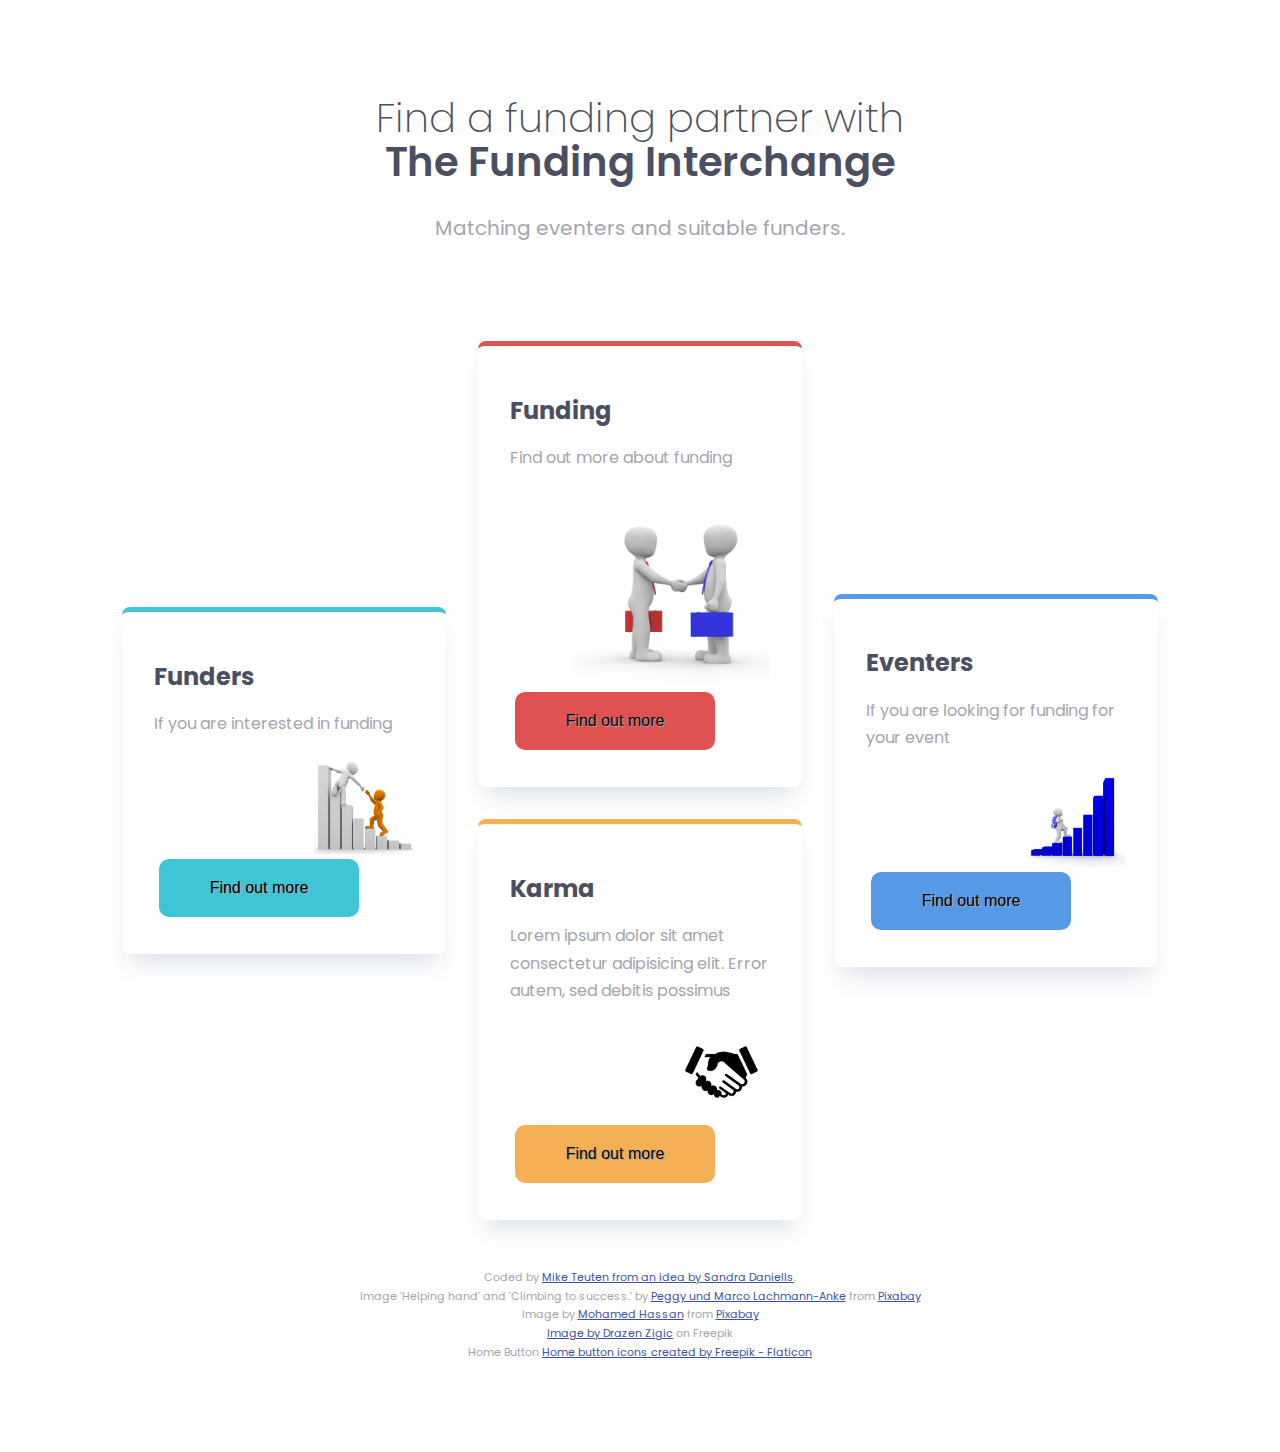
==== index.html @ 920117d7 "Initial commit" ====
<!DOCTYPE html>
<html lang="en">
  <head>
    <meta charset="UTF-8" />
    <meta name="viewport" content="width=device-width, initial-scale=1.0" />
    <title>Template</title>
    <link rel="preconnect" href="https://fonts.googleapis.com" />
    <link rel="preconnect" href="https://fonts.gstatic.com" crossorigin />
    <link rel="stylesheet" href="style.css" class="" />
    <link
      href="https://fonts.googleapis.com/css2?family=Poppins:ital,wght@0,200;0,400;0,600;1,200;1,400;1,600&display=swap"
      rel="stylesheet"
    />
  </head>
  <body>
    <!--***************Header ***************-->
    <header>
      <div class="wrapper wrapper--narrow"></div>
      <h1>
        Find a funding partner with<br />
        <span>The Funding Interchange</span>
      </h1>
      <p>Matching eventers and suitable funders.</p>
    </header>

    <!-- *******main*********-->
    <main>
      <!-- ** Wrapper to control size **-->

      <div class="wrapper">
        <div class="layout-grid">
          <!--****Card section****-->

          <!--***First card in col 1. 1fr 1fr 1fr***-->

          <div class="col">
            <div class="card border-teal flex-item:nth-of-type(1)">
              <h2>Funders</h2>
              <p>If you are interested in funding</p>
              <img
                class="card__img"
                height="100"
                width="100"
                src="images/helping hand.jpg"
                alt=""
              />
              <a href="funders.html">
                <button type="button" class="button button-teal">
                  <span>Find out more</span>
                </button>
              </a>
            </div>
          </div>

          <!--***These two in one div to show one above the other ***-->

          <div class="col">
            <div class="card border-red flex-item:nth-of-type(2)">
              <h2>Funding</h2>
              <p>Find out more about funding</p>
              <img
                class="card__img"
                height="200"
                width="200"
                src="images/meet-1019744_1920.jpg"
                alt=""
              />
              <a href="funding.html">
                <button type="button" class="button button-red">
                  <span>Find out more</span>
                </button>
              </a>
            </div>

            <div class="card border-yellow flex-item:nth-of-type(3)">
              <h2>Karma</h2>
              <p>
                Lorem ipsum dolor sit amet consectetur adipisicing elit. Error
                autem, sed debitis possimus
              </p>
              <img
                class="card__img"
                height="100"
                width="100"
                src="images/handshake.png"
                alt=""
              />

              <a href="karma.html">
                <button type="button" class="button button-yellow">
                  <span>Find out more</span>
                </button>
              </a>
            </div>
          </div>

          <!--*** This card to show up to right -->

          <div class="col">
            <div class="card border-blue flex-item:nth-of-type(4)">
              <h2>Eventers</h2>
              <p>If you are looking for funding for your event</p>
              <img
                class="card__img"
                height="100"
                width="100"
                src="images/climbing_to_sucsess.jpg"
                alt=""
              />
              <a href="eventers.html">
                <button type="button" class="button button-blue">
                  <span> Find out more</span>
                </button>
              </a>
            </div>
          </div>

          <!--***End card section***-->
        </div>
      </div>
    </main>
  </body>
  <footer>
    <p class="attribution">
      Coded by <a href="#">Mike Teuten from an idea by Sandra Daniells</a>.
      <br />
      Image 'Helping hand' and 'Climbing to success.' by
      <a
        href="https://pixabay.com/users/peggy_marco-1553824/?utm_source=link-attribution&utm_medium=referral&utm_campaign=image&utm_content=1020163"
        >Peggy und Marco Lachmann-Anke</a
      >
      from
      <a
        href="https://pixabay.com//?utm_source=link-attribution&utm_medium=referral&utm_campaign=image&utm_content=1020163"
        >Pixabay</a
      >
      <br />
      Image by
      <a
        href="https://pixabay.com/users/mohamed_hassan-5229782/?utm_source=link-attribution&utm_medium=referral&utm_campaign=image&utm_content=2384752"
        >Mohamed Hassan</a
      >
      from
      <a
        href="https://pixabay.com//?utm_source=link-attribution&utm_medium=referral&utm_campaign=image&utm_content=2384752"
        >Pixabay</a
      >
      <br />
      <a
        href="https://www.freepik.com/free-photo/young-happy-couple-making-agreement-with-their-financial-advisor-home-men-are-shaking-hands_25855605.htm#query=loans&position=28&from_view=search&track=sph&uuid=a5bb5157-0ff4-4d49-a163-514e92d8dc06"
        >Image by Drazen Zigic</a
      >
      on Freepik
      <br />
      Home Button

      <a
        href="https://www.flaticon.com/free-icons/home-button"
        title="home button icons"
        >Home button icons created by Freepik - Flaticon</a
      >
    </p>
  </footer>
</html>
---- style.css ----
/*  font-family: 'Poppins', sans-serif;*/

/* - Very Dark Blue: hsl(234, 12%, 34%)
- Grayish Blue: hsl(229, 6%, 66%)
- Very Light Gray: hsl(0, 0%, 98%) */

:root {
  --ff-sans: "Poppins", sans-serif;
  --fw-light: 200;
  --fw-normal: 400;
  --fw-bold: 600;

  --fs-400: 0.9375rem;
  --fs-500: 1.25rem;
  --fs-600: 1.625rem;
  --fs-900: 2.5rem;

  --clr-neutral-900: hsl(234, 12%, 34%);
  --clr-neutral-400: hsl(229, 6%, 66%);
  --clr-neutral-100: hsl(0, 0%, 98%);

  --clr-teal: hsl(186, 64%, 54%);
  --clr-red: hsl(0, 70%, 60%);
  --clr-blue: hsl(212, 75%, 62%);
  --clr-yellow: hsl(34, 89%, 65%);
}

*,
*::before,
*::after {
  box-sizing: border-box;
}

html {
  font-family: var(--ff-sans);
  font-weight: var(--fw-normal);
  line-height: 1.7;
  color: var(--clr-neutral-400);
}

body {
  margin: 0;
  padding-block-end: 5rem;
}

h1,
h2,
h3 {
  color: var(--clr-neutral-900);
  line-height: 1.1;
}

.wrapper {
  padding-inline: 2rem;
  max-width: 1100px;
  margin-inline: auto;
}

.wrapper-narrow {
  max-width: 50%;
}

header {
  text-align: center;
  margin-block: 6rem;
}

h1 {
  font-weight: var(--fw-light);
  font-size: var(--fs-900);
}

h1 span {
  font-weight: var(--fw-bold);
}

header > p {
  font-size: var(--fs-500);
}

.layout-grid {
  display: grid;
  --gap: 2rem;
  gap: var(--gap);
}

@media (min-width: 800px) {
  .layout-grid {
    grid-template-columns: 1fr 1fr 1fr;
  }
}

.layout-grid > * {
  flex: 1;
}

.col {
  display: grid;
  align-content: center;
  gap: var(--gap);
}
.card {
  --br: 0.325rem;
  padding: 2rem;
  border-top: var(--br) solid;
  border-radius: 0.5rem;
  box-shadow: 0 1rem 1.5rem -0.5rem rgb(0 50 100 / 0.15);
}

.card__title {
  font-size: var(--fs-600);
  margin: 0;
}

.card__img {
  display: block;
  margin-left: auto;
  margin-top: 1rem;
}

.border-teal {
  border-color: var(--clr-teal);
}

.border-red {
  border-color: var(--clr-red);
}

.border-yellow {
  border-color: var(--clr-yellow);
}

.border-blue {
  border-color: var(--clr-blue);
}

/* 
  ************** Buttons ********
  */

.button {
  display: inline-block;
  border-radius: 10px;

  border: none;

  text-shadow: 1px 1px 0px var(--clr-neutral-400);
  text-align: center;
  font-size: 1rem;
  padding: 20px;
  width: 200px;
  transition: all 0.5s;
  cursor: pointer;
  margin: 5px;
}

.button span {
  cursor: pointer;
  display: inline-block;
  position: relative;
  transition: 0.5s;
}

.button span:after {
  content: "\00bb";
  position: absolute;
  opacity: 0;
  top: 0;
  right: -20px;
  transition: 0.5s;
}

.button:hover span {
  padding-right: 25px;
}

.button:hover span:after {
  opacity: 1;
  right: 0;
}

.button-teal {
  background-color: var(--clr-teal);
}

.button-red {
  background-color: var(--clr-red);
}

.button-yellow {
  background-color: var(--clr-yellow);
}

.button-blue {
  background-color: var(--clr-blue);
}

/* ****Footer**** */

.attribution {
  margin-top: 3rem;
  font-size: 11px;
  text-align: center;
}
.attribution a {
  color: hsl(228, 45%, 44%);
}

/* ** Code for changing the order of presentation ** */

.flex-item:nth-of-type(1) {
  order: 2;
}
.flex-item:nth-of-type(2) {
  order: 1;
}
.flex-item:nth-of-type(3) {
  order: 3;
}
.flex-item:nth-of-type(4) {
  order: 4;
}

/* ** Code for additional pages ** */

.main-img {
  display: block;
  margin: auto;

  width: 90%;
}

.home-button {
  display: block;
  margin-left: auto;
  background-color: var(--clr-red);
  color: var(--clr-neutral-100);
  margin-right: 2rem;
}

.body {
  width: 80%;
  margin: auto;
  margin-top: 2rem;
}
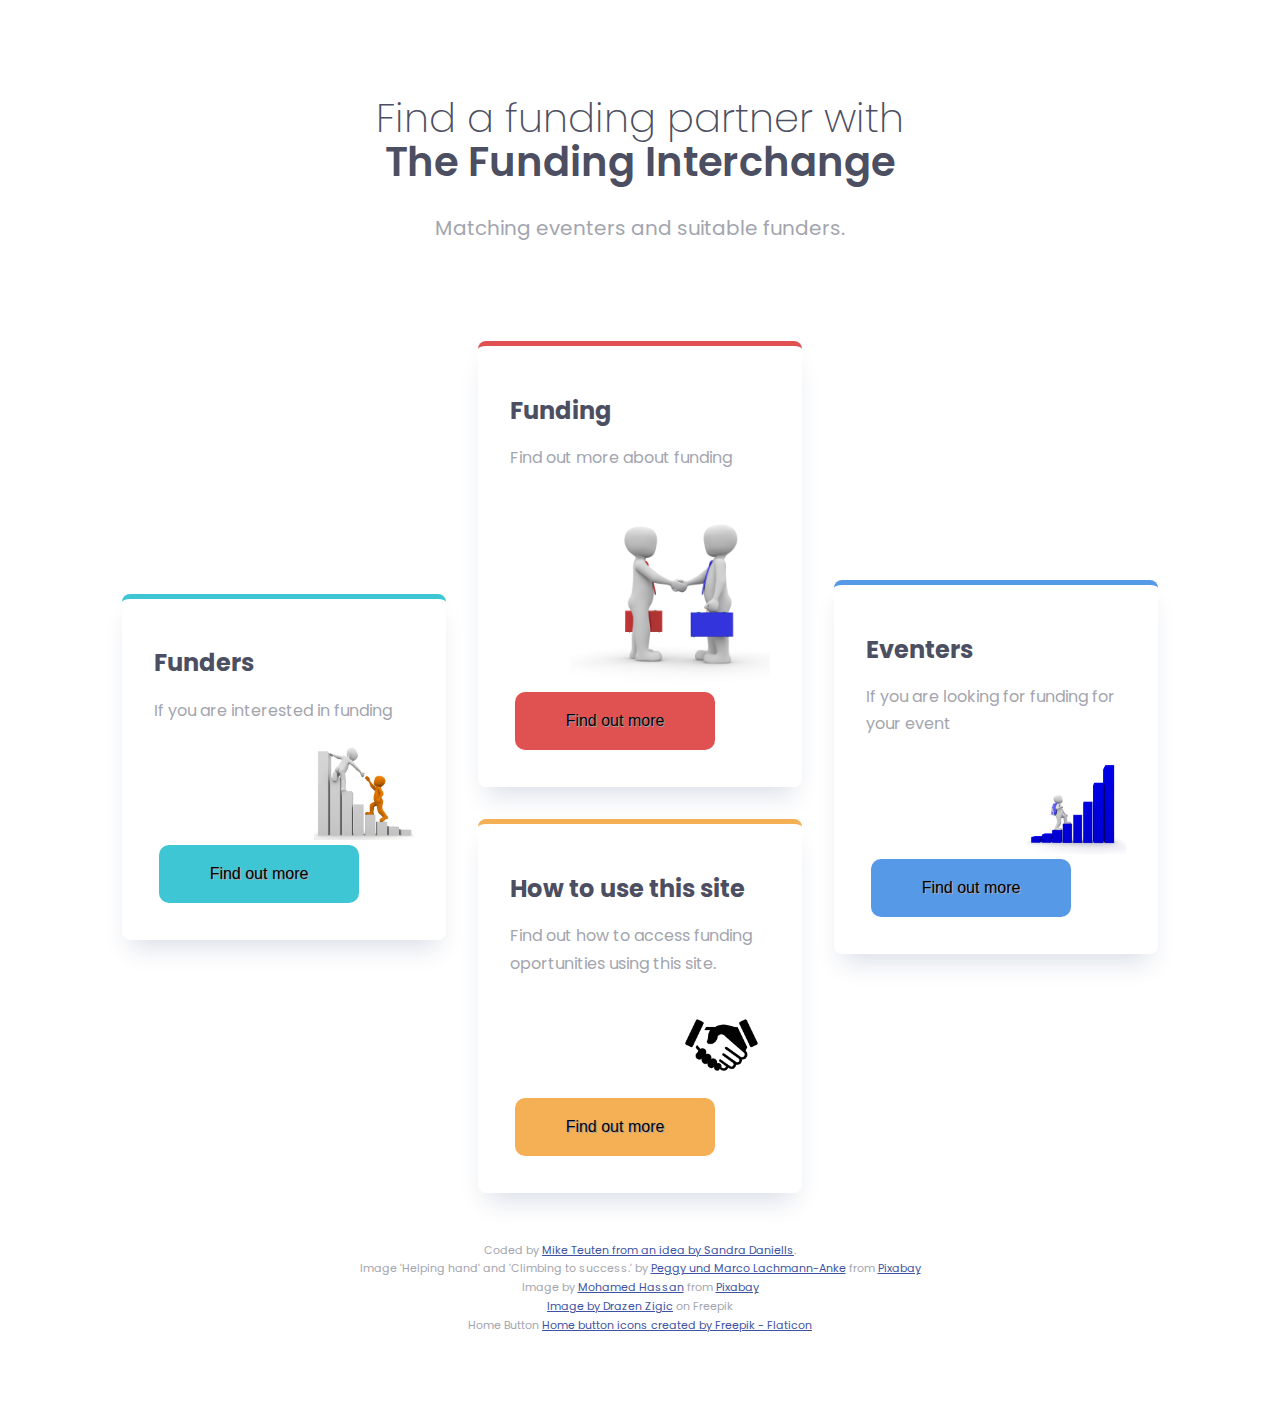
==== commit ed4466f1: "Commit to update" ====
--- a/index.html
+++ b/index.html
@@ -42,7 +42,7 @@
                 height="100"
                 width="100"
                 src="images/helping hand.jpg"
-                alt=""
+                alt="Cartoon figure helping another climb the obstical"
               />
               <a href="funders.html">
                 <button type="button" class="button button-teal">
@@ -63,7 +63,7 @@
                 height="200"
                 width="200"
                 src="images/meet-1019744_1920.jpg"
-                alt=""
+                alt="Two cartoon figures shaking hands"
               />
               <a href="funding.html">
                 <button type="button" class="button button-red">
@@ -73,17 +73,16 @@
             </div>
 
             <div class="card border-yellow flex-item:nth-of-type(3)">
-              <h2>Karma</h2>
+              <h2>How to use this site</h2>
               <p>
-                Lorem ipsum dolor sit amet consectetur adipisicing elit. Error
-                autem, sed debitis possimus
+               Find out how to access funding oportunities using this site.
               </p>
               <img
                 class="card__img"
                 height="100"
                 width="100"
                 src="images/handshake.png"
-                alt=""
+                alt="handshake symbol"
               />
 
               <a href="karma.html">
@@ -105,7 +104,7 @@
                 height="100"
                 width="100"
                 src="images/climbing_to_sucsess.jpg"
-                alt=""
+                alt="Lonely cartoon figure climbing steep slope."
               />
               <a href="eventers.html">
                 <button type="button" class="button button-blue">
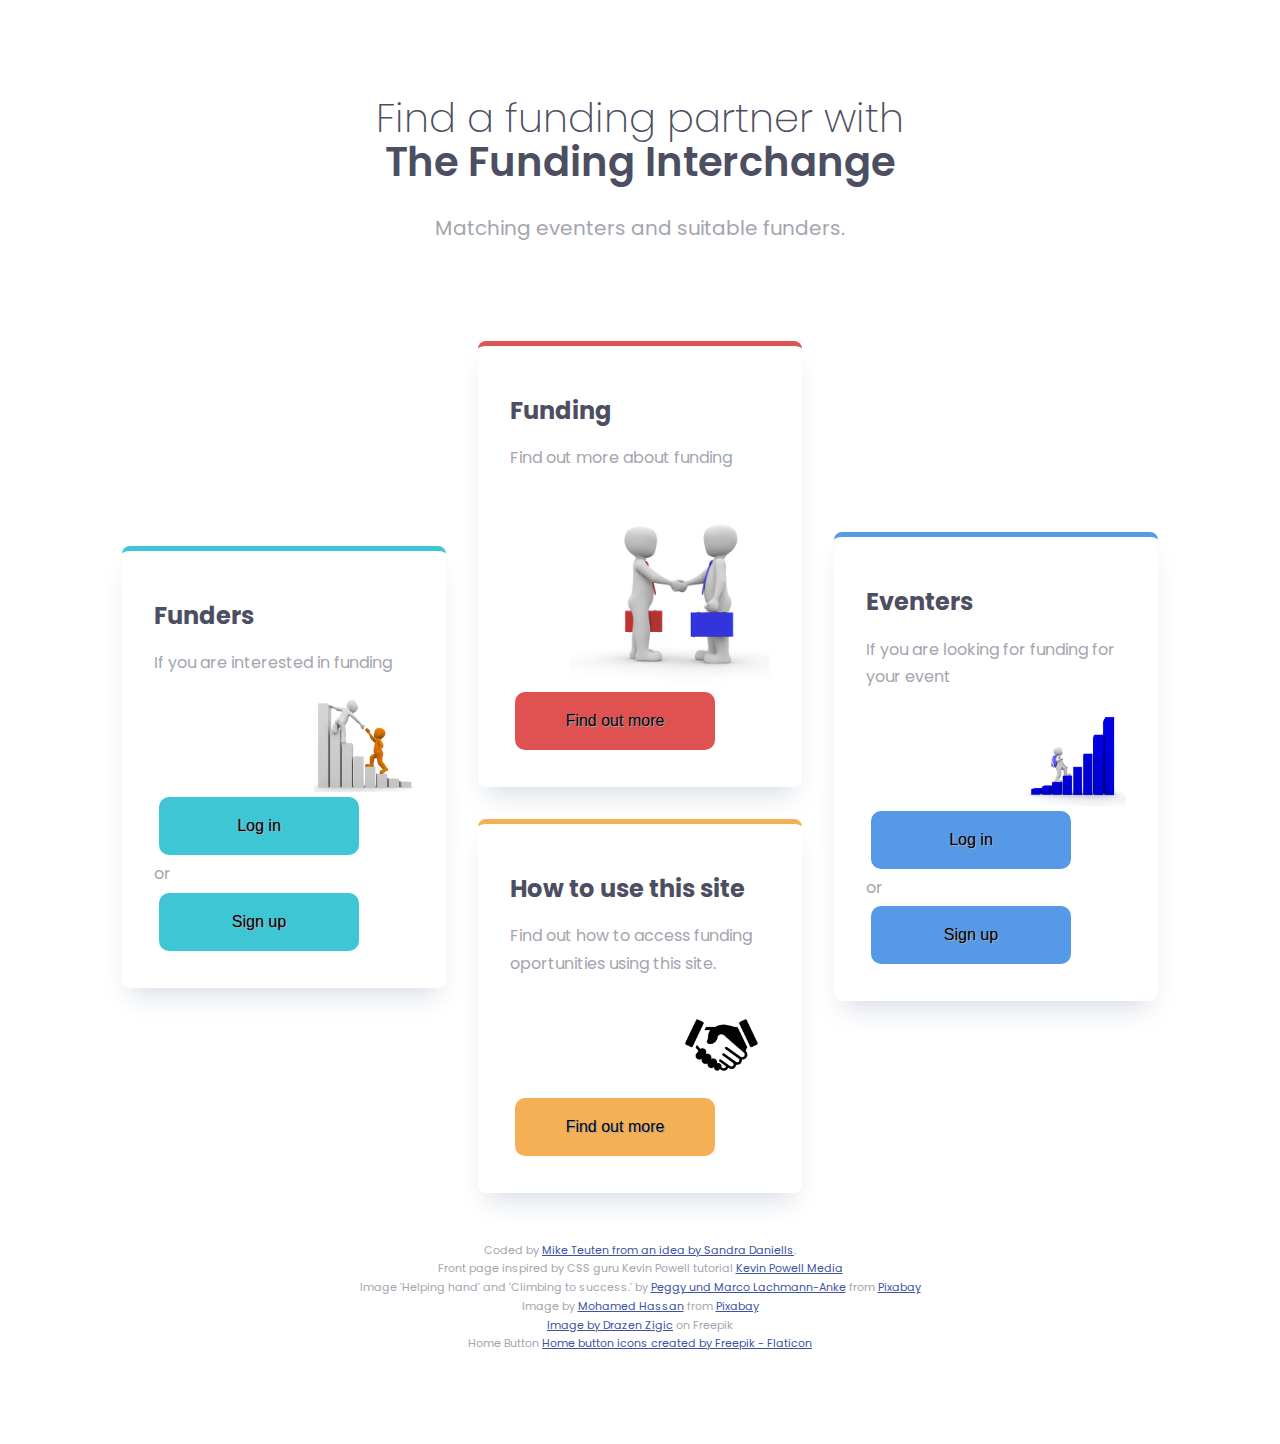
==== commit c3b71424: "Added login and sign up buttons to eventers and funders" ====
--- a/index.html
+++ b/index.html
@@ -46,7 +46,15 @@
               />
               <a href="funders.html">
                 <button type="button" class="button button-teal">
-                  <span>Find out more</span>
+                  <span>Log in</span>
+                </button>
+              </a>
+              <br>
+              or
+              <br>
+              <a href="funders.html">
+                <button type="button" class="button button-teal">
+                  <span>Sign up</span>
                 </button>
               </a>
             </div>
@@ -108,7 +116,14 @@
               />
               <a href="eventers.html">
                 <button type="button" class="button button-blue">
-                  <span> Find out more</span>
+                  <span> Log in</span>
+                </button>
+              </a> <br>
+              or
+              <br>
+                            <a href="eventers.html">
+                <button type="button" class="button button-blue">
+                  <span> Sign up</span>
                 </button>
               </a>
             </div>
@@ -120,9 +135,14 @@
     </main>
   </body>
   <footer>
+  
     <p class="attribution">
       Coded by <a href="#">Mike Teuten from an idea by Sandra Daniells</a>.
       <br />
+      Front page inspired by CSS guru Kevin Powell tutorial
+      <a href="https://www.kevinpowell.co/">
+      Kevin Powell Media </a>
+      <br>
       Image 'Helping hand' and 'Climbing to success.' by
       <a
         href="https://pixabay.com/users/peggy_marco-1553824/?utm_source=link-attribution&utm_medium=referral&utm_campaign=image&utm_content=1020163"
